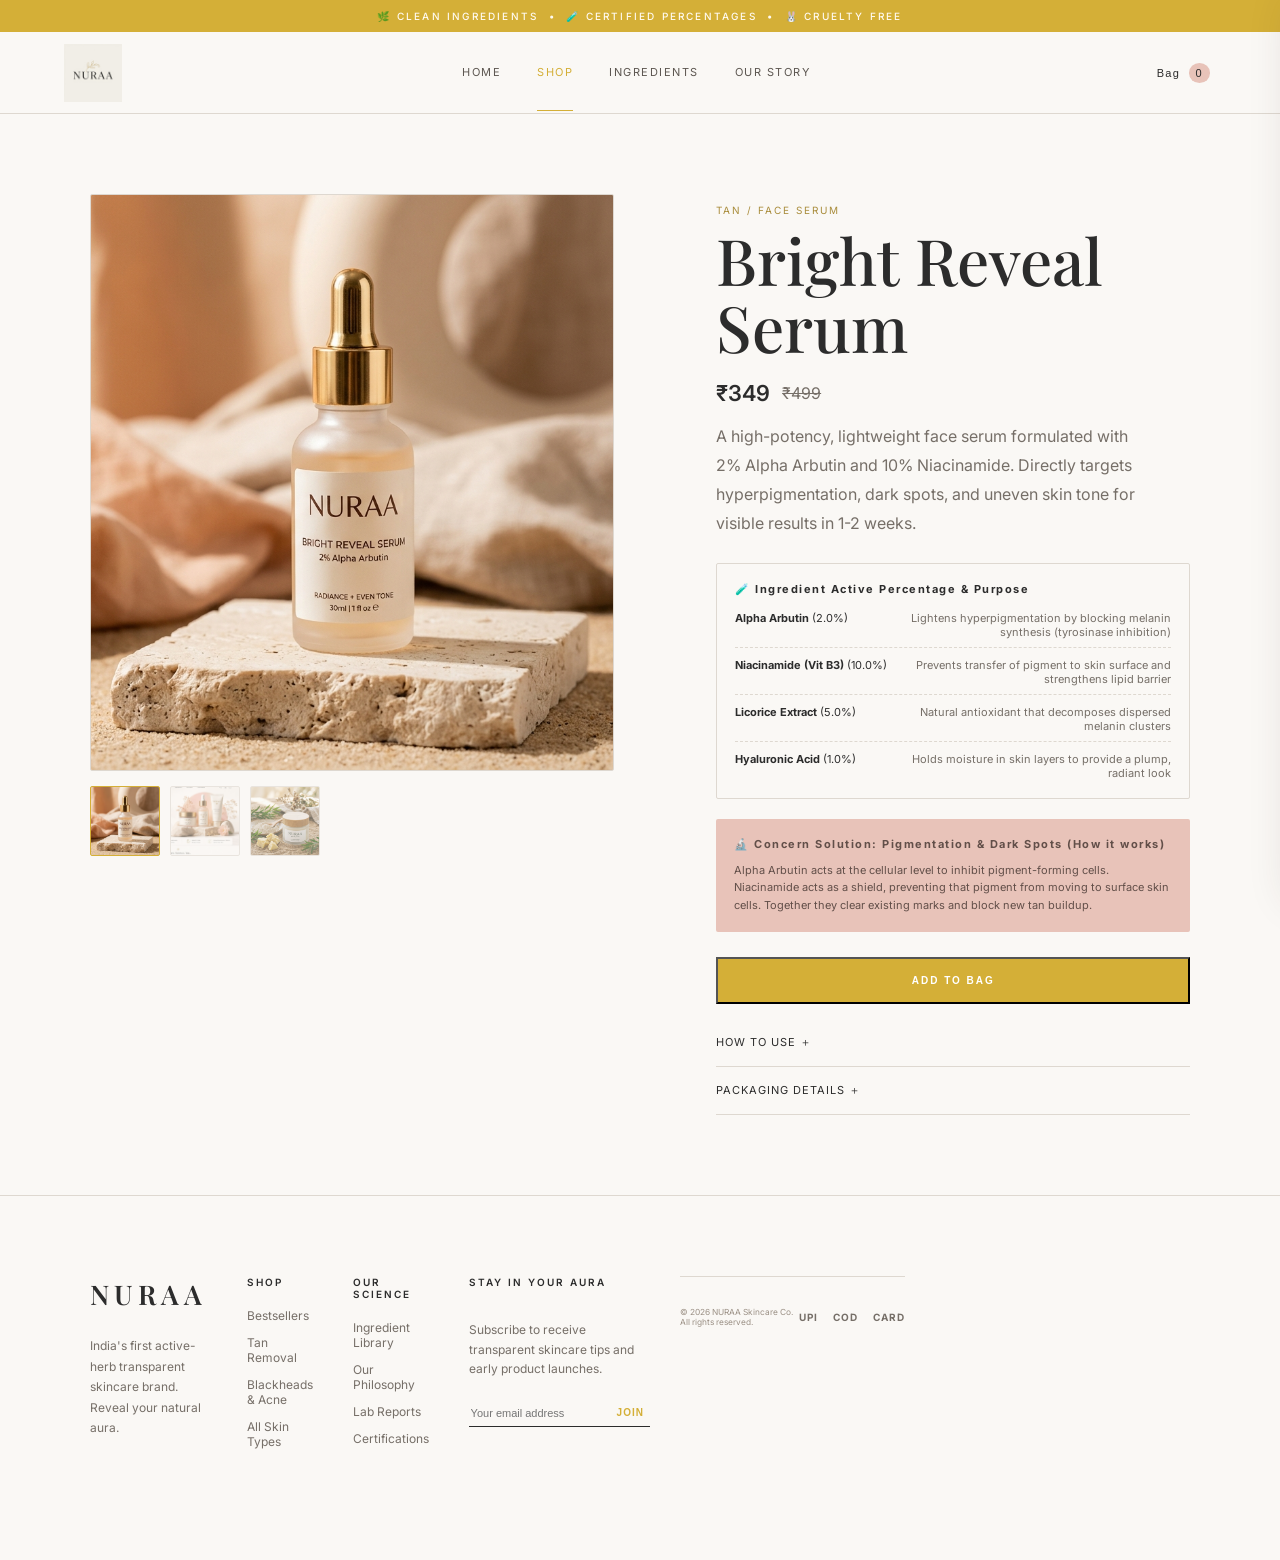
==== product.html @ bd27165d "Initial commit: Complete NURAA premium skincare website with official logo, favicon, active catalog," ====
<!doctype html><html lang="en"><head><meta charset="utf-8"><meta name="viewport" content="width=device-width,initial-scale=1"><title>Product — NURAA</title><link rel="icon" type="image/png" href="nuraa_favicon.png"><link rel="stylesheet" href="styles.css"><link rel="preconnect" href="https://fonts.googleapis.com"><link href="https://fonts.googleapis.com/css2?family=Inter:wght@400;500;600&family=Playfair+Display:ital,wght@0,500;0,600;1,500&display=swap" rel="stylesheet"></head><body><div class="announce">🌿 CLEAN INGREDIENTS&nbsp;&nbsp;•&nbsp;&nbsp;🧪 CERTIFIED PERCENTAGES&nbsp;&nbsp;•&nbsp;&nbsp;🐰 CRUELTY FREE</div><header class="nav"><a class="logo" href="index.html" style="display:flex; align-items:center; letter-spacing:0; text-decoration:none;"><img src="nuraa_logo.jpg" alt="NURAA" style="height: 58px; mix-blend-mode: multiply;"></a><nav><a href="index.html">Home</a><a class="active" href="shop.html">Shop</a><a href="index.html#ingredients">Ingredients</a><a href="index.html#story">Our Story</a></nav><button class="icon-btn" onclick="toggleCart()">Bag <span id="cartCount">0</span></button></header><main id="pdp"></main><footer class="footer"><div class="footer-grid"><div class="footer-col brand-col"><div class="logo">NURAA</div><p class="brand-desc">India's first active-herb transparent skincare brand. Reveal your natural aura.</p></div><div class="footer-col"><p class="eyebrow">SHOP</p><a href="shop.html">Bestsellers</a><a href="shop.html#tan">Tan Removal</a><a href="shop.html#blackheads">Blackheads & Acne</a><a href="shop.html#allskin">All Skin Types</a></div><div class="footer-col"><p class="eyebrow">OUR SCIENCE</p><a href="index.html#ingredients">Ingredient Library</a><a href="index.html#story">Our Philosophy</a><a href="#">Lab Reports</a><a href="#">Certifications</a></div><div class="footer-col newsletter-col"><p class="eyebrow">STAY IN YOUR AURA</p><p class="newsletter-desc">Subscribe to receive transparent skincare tips and early product launches.</p><div class="email-input-wrapper"><input type="email" placeholder="Your email address" aria-label="Email address"><button type="submit">JOIN</button></div></div></div><div class="footer-bottom"><small>© 2026 NURAA Skincare Co. All rights reserved.</small><div class="payment-icons"><span>UPI</span><span>COD</span><span>CARD</span></div></div></footer><aside id="cart" class="cart"><div class="cart-head"><h3>Your bag</h3><button onclick="toggleCart()">×</button></div><div id="cartItems" class="cart-empty">Your ritual starts here.<br><a href="shop.html">Explore the collection →</a></div></aside><script src="script.js"></script></body></html>
---- styles.css ----
:root{--ivory:#FAF8F5;--gold:#D4AF37;--peach:#E8C3B9;--charcoal:#2C2C2C;--muted:#766f68;--line:#ded8d0}*{box-sizing:border-box}html{scroll-behavior:smooth}body{margin:0;background:var(--ivory);color:var(--charcoal);font-family:Inter,Lato,Arial,sans-serif}a{color:inherit;text-decoration:none}.announce{background:var(--gold);color:#fffaf0;text-align:center;padding:10px 20px;font-size:10px;letter-spacing:2.2px;font-weight:500}.nav{height:82px;padding:0 5vw;display:flex;align-items:center;justify-content:space-between;border-bottom:1px solid var(--line);position:sticky;top:0;background:rgba(250,248,245,.94);backdrop-filter:blur(12px);z-index:10}.logo{font:600 27px 'Playfair Display',serif;letter-spacing:5px}.nav nav{display:flex;gap:36px;font-size:11px;letter-spacing:1.5px;text-transform:uppercase}.nav nav a{padding:31px 0;color:#5d5751}.nav nav a.active,.nav nav a:hover{color:var(--gold);border-bottom:1px solid var(--gold)}.icon-btn{background:none;border:0;letter-spacing:1.3px;font-size:11px;cursor:pointer;color:var(--charcoal)}.icon-btn span{background:var(--peach);border-radius:50%;padding:4px 7px;margin-left:4px}.hero{min-height:680px;padding:80px 7vw 70px;display:grid;grid-template-columns:1fr 1fr;gap:7vw;align-items:center}.eyebrow{font-size:10px;letter-spacing:2.8px;color:#968d82;margin:0 0 22px;font-weight:600}.hero h1,.shop-hero h1{font:500 clamp(48px,6vw,88px)/.99 'Playfair Display',serif;max-width:650px;margin:0 0 28px;letter-spacing:-2px}.hero h1 em,.shop-hero h1 em{color:#a98c3b}.lede{font:16px/1.8;color:var(--muted);max-width:480px}.actions{display:flex;align-items:center;gap:28px;margin-top:36px}.btn{display:inline-block;background:var(--gold);color:white;padding:16px 28px;font-size:10px;letter-spacing:2px;font-weight:600;transition:.2s}.btn:hover{transform:translateY(-2px);box-shadow:0 8px 18px #d4af3744}.btn.dark{background:var(--charcoal)}.text-link{font-size:10px;letter-spacing:1.8px;font-weight:600}.text-link:hover{color:var(--gold)}.trust-row{display:flex;gap:25px;border-top:1px solid var(--line);margin-top:58px;padding-top:18px;font-size:10px;color:#9d958c}.placeholder{display:flex;flex-direction:column;align-items:center;justify-content:center;text-align:center;border:1px dashed #b8a985;background-color:#f2ede7;color:#a08b62;letter-spacing:2px;font-size:11px;position:relative;overflow:hidden}.placeholder:after{content:'IMAGE SLOT';font-size:8px;letter-spacing:2px;margin-top:10px;opacity:.7}.placeholder small{font-size:9px;letter-spacing:.8px;color:#9e9284;margin-top:8px}.hero-shot{aspect-ratio:16/9;background:linear-gradient(135deg,#eee5da,#dfc9ae 55%,#f9f4ed)}.section{padding:85px 7vw}.section-head{display:flex;justify-content:space-between;align-items:end;margin-bottom:38px}.section h2,.bundle h2,.split-story h2{font:500 clamp(35px,4vw,58px)/1.05 'Playfair Display',serif;margin:0;letter-spacing:-1px}.concern-grid{display:grid;grid-template-columns:repeat(3,1fr);gap:5vw}.concern-card{text-align:center}.circle{aspect-ratio:1;border-radius:50%;max-width:320px;margin:auto;background:radial-gradient(circle at 35% 30%,#f7f1e7,#d6c6af)}.circle.peach{background:radial-gradient(circle at 60% 35%,#f5e4df,#d6a99d)}.circle.stone{background:radial-gradient(circle at 40% 30%,#eee5dc,#c8b7a5)}.concern-card h3{font:500 24px 'Playfair Display',serif;margin:22px 0 7px}.concern-card p{font-size:11px;color:var(--muted);margin:0;letter-spacing:1px}.bundle{margin:25px 7vw 100px;display:grid;grid-template-columns:.8fr 1.2fr;background:var(--peach);min-height:480px}.bundle-copy{padding:70px 7vw 60px}.bundle-copy>p:not(.eyebrow){color:#624f49;line-height:1.7;max-width:360px;margin:24px 0}.offer{font-size:12px;letter-spacing:2px;color:#8b6630;margin:30px 0}.bundle-shot{border:0;border-left:1px dashed #b99e96;aspect-ratio:1.35/1;background:#f7f4ed}.split-story{display:grid;grid-template-columns:.85fr 1fr;gap:10vw;align-items:center}.story-shot{aspect-ratio:1/1.2;background:linear-gradient(140deg,#ded3c8,#f6eee3)}.body-copy{max-width:430px;line-height:1.9;color:var(--muted);margin:28px 0}.quote{padding:80px 7vw;text-align:center;background:#f0e9e1}.quote p{font:italic 30px 'Playfair Display',serif;margin:0 auto 18px;max-width:780px}.quote span{font-size:9px;letter-spacing:3px;color:#9b9085}footer{border-top:1px solid var(--line);padding:50px 7vw;display:grid;grid-template-columns:1fr 1fr 1fr auto;gap:30px;align-items:start;color:#756d65;font-size:12px}footer .logo{color:var(--charcoal)}footer .eyebrow{margin-bottom:10px}.footer-links{display:flex;gap:20px;font-size:11px}.shop-hero{text-align:center;padding:90px 20px 80px;background:#f0e9e1}.shop-hero h1{font-size:68px;margin:0 auto 20px}.shop-hero>p:last-child{max-width:500px;margin:auto;color:var(--muted);line-height:1.7}.shop-layout{display:grid;grid-template-columns:190px 1fr;gap:5vw;padding:70px 7vw}.filters{display:flex;flex-direction:column;gap:8px}.filter{border:0;background:none;padding:10px 0;text-align:left;color:#81786e;font-size:11px;cursor:pointer;display:flex;justify-content:space-between}.filter.active,.filter:hover{color:var(--gold);font-weight:600}.filter span{color:#b3aaa0}.catalog-toolbar{display:flex;justify-content:space-between;border-bottom:1px solid var(--line);padding-bottom:15px;margin-bottom:30px;color:#8a8178;font-size:11px}.catalog-toolbar select{background:none;border:0;color:#8a8178;font-size:11px}.product-grid{display:grid;grid-template-columns:repeat(3,1fr);gap:46px 22px}.product-card .placeholder{aspect-ratio:1/1.1;background:linear-gradient(145deg,#eee9e1,#e1d4c6)}.product-card:nth-child(3n+2) .placeholder{background:linear-gradient(145deg,#f4e4de,#e3c4b9)}.product-card:nth-child(3n) .placeholder{background:linear-gradient(145deg,#efe8dd,#cabda9)}.product-card h3{font:500 19px/1.15 'Playfair Display',serif;margin:16px 0 6px}.product-card p{margin:0;color:#8a8177;font-size:10px;line-height:1.5}.tag{display:inline-block;margin-top:12px;color:#a98c3b;font-size:9px;letter-spacing:1.2px}.pdp{padding:80px 7vw}.pdp-grid{display:grid;grid-template-columns:1.05fr .95fr;gap:8vw;align-items:start}.pdp-image{aspect-ratio:7/8}.pdp h1{font:500 clamp(40px,5vw,68px)/1.05 'Playfair Display',serif;margin:0 0 20px}.pdp .category{color:#a98c3b;font-size:10px;letter-spacing:2px}.pdp .desc{color:var(--muted);line-height:1.8;max-width:440px}.variant{margin:36px 0 26px;border-top:1px solid var(--line);border-bottom:1px solid var(--line);padding:17px 0;font-size:11px}.variant select{float:right;border:0;background:none}.accord{border-bottom:1px solid var(--line);padding:16px 0;font-size:11px;letter-spacing:1px}.cart{position:fixed;right:-390px;top:0;width:370px;max-width:100%;height:100vh;background:var(--ivory);box-shadow:-10px 0 40px #3a302622;z-index:30;padding:30px;transition:.3s}.cart.open{right:0}.cart-head{display:flex;justify-content:space-between;border-bottom:1px solid var(--line);padding-bottom:18px}.cart-head h3{font:500 28px 'Playfair Display',serif;margin:0}.cart-head button{border:0;background:none;font-size:28px;cursor:pointer}.cart-empty{padding-top:40px;line-height:2;color:var(--muted);font-size:13px}.cart-empty a{color:var(--gold)}@media(max-width:800px){.nav{height:70px}.nav nav{display:none}.hero{grid-template-columns:1fr;padding:55px 6vw}.hero-shot{order:-1}.hero h1{font-size:57px}.section{padding:65px 6vw}.concern-grid{gap:12px}.bundle{margin:10px 6vw 70px;grid-template-columns:1fr}.bundle-shot{border-left:0;border-top:1px dashed #b99e96}.split-story{grid-template-columns:1fr;gap:45px}.shop-layout{grid-template-columns:1fr;padding:45px 6vw}.filters{display:grid;grid-template-columns:repeat(2,1fr);gap:0 25px}.product-grid{grid-template-columns:repeat(2,1fr);gap:34px 14px}.shop-hero h1{font-size:52px}footer{grid-template-columns:1fr 1fr;padding:38px 6vw}.pdp{padding:45px 6vw}.pdp-grid{grid-template-columns:1fr;gap:35px}.pdp-image{order:-1}.trust-row{gap:12px;flex-wrap:wrap}}@media(max-width:460px){.announce{font-size:8px;letter-spacing:1px}.hero h1{font-size:47px}.actions{align-items:flex-start;flex-direction:column;gap:18px}.concern-grid{grid-template-columns:1fr;gap:35px}.circle{max-width:220px}.product-grid{grid-template-columns:1fr}.footer-links{flex-direction:column;gap:9px}.quote p{font-size:24px}}

.cart-line{display:flex;justify-content:space-between;align-items:center;padding:12px 0;border-bottom:1px solid var(--line);font-size:11px;}.cart-line button{border:0;background:none;font-size:16px;cursor:pointer;color:var(--muted);}

.footer{border-top:1px solid var(--line);padding:80px 7vw 50px;background:#FAF8F5;}.footer-grid{display:grid;grid-template-columns:1.2fr 0.8fr 0.8fr 1.2fr;gap:40px;margin-bottom:60px;}.footer-col{display:flex;flex-direction:column;gap:12px;font-size:12px;color:var(--muted);}.footer-col .eyebrow{font-size:10px;letter-spacing:2px;font-weight:600;color:var(--charcoal);margin-bottom:8px;}.footer-col a:hover{color:var(--gold);}.brand-desc{line-height:1.7;color:var(--muted);max-width:240px;margin-top:12px;}.newsletter-desc{line-height:1.6;color:var(--muted);max-width:280px;margin-bottom:16px;}.email-input-wrapper{display:flex;border-bottom:1px solid var(--charcoal);padding-bottom:6px;max-width:280px;}.email-input-wrapper input{border:0;background:none;outline:none;font-size:11px;flex-grow:1;color:var(--charcoal);}.email-input-wrapper button{border:0;background:none;font-size:10px;font-weight:700;letter-spacing:1px;cursor:pointer;color:var(--gold);}.email-input-wrapper button:hover{color:var(--charcoal);}.footer-bottom{display:flex;justify-content:space-between;align-items:center;border-top:1px solid var(--line);padding-top:30px;font-size:10px;color:#9b9085;}.payment-icons{display:flex;gap:15px;font-weight:700;letter-spacing:1px;color:var(--muted);}@media(max-width:800px){.footer-grid{grid-template-columns:1fr 1fr;gap:40px 20px;}.footer-bottom{flex-direction:column;gap:15px;text-align:center;}}@media(max-width:480px){.footer-grid{grid-template-columns:1fr;}}

.pdp-gallery{display:flex;flex-direction:column;gap:15px;}.main-pdp-image{aspect-ratio:1/1.1;background-size:cover;background-position:center;border:1px solid var(--line);border-radius:2px;}.pdp-thumbs{display:flex;gap:10px;}.pdp-thumb{width:70px;height:70px;background-size:cover;background-position:center;border:1px solid var(--line);cursor:pointer;border-radius:2px;opacity:0.6;transition:0.2s;}.pdp-thumb:hover, .pdp-thumb.active{opacity:1;border:1px solid var(--gold);}.price-row{display:flex;align-items:center;gap:12px;margin:15px 0;}.price{font-size:22px;font-weight:600;color:var(--charcoal);}.original-price{font-size:16px;text-decoration:line-through;color:var(--muted);}.transparency-matrix{background:#FAF8F5;border:1px solid var(--line);padding:18px;margin-top:25px;border-radius:2px;}.transparency-matrix .section-title{font-size:11px;letter-spacing:1.5px;font-weight:700;margin-top:0;margin-bottom:15px;color:var(--charcoal);}.matrix-table{display:flex;flex-direction:column;gap:10px;}.matrix-row{display:flex;justify-content:space-between;font-size:11px;padding-bottom:8px;border-bottom:1px dashed var(--line);}.matrix-row:last-child{border-bottom:0;padding-bottom:0;}.ing-name{color:var(--charcoal);}.ing-purpose{color:var(--muted);max-width:60%;text-align:right;}.concern-solver-card{background:var(--peach);padding:18px;margin-top:20px;border-radius:2px;}.solver-title{font-size:11px;letter-spacing:1.5px;font-weight:700;margin-top:0;color:#624f49;}.solver-desc{font-size:11px;line-height:1.6;color:#624f49;margin:8px 0 0;}
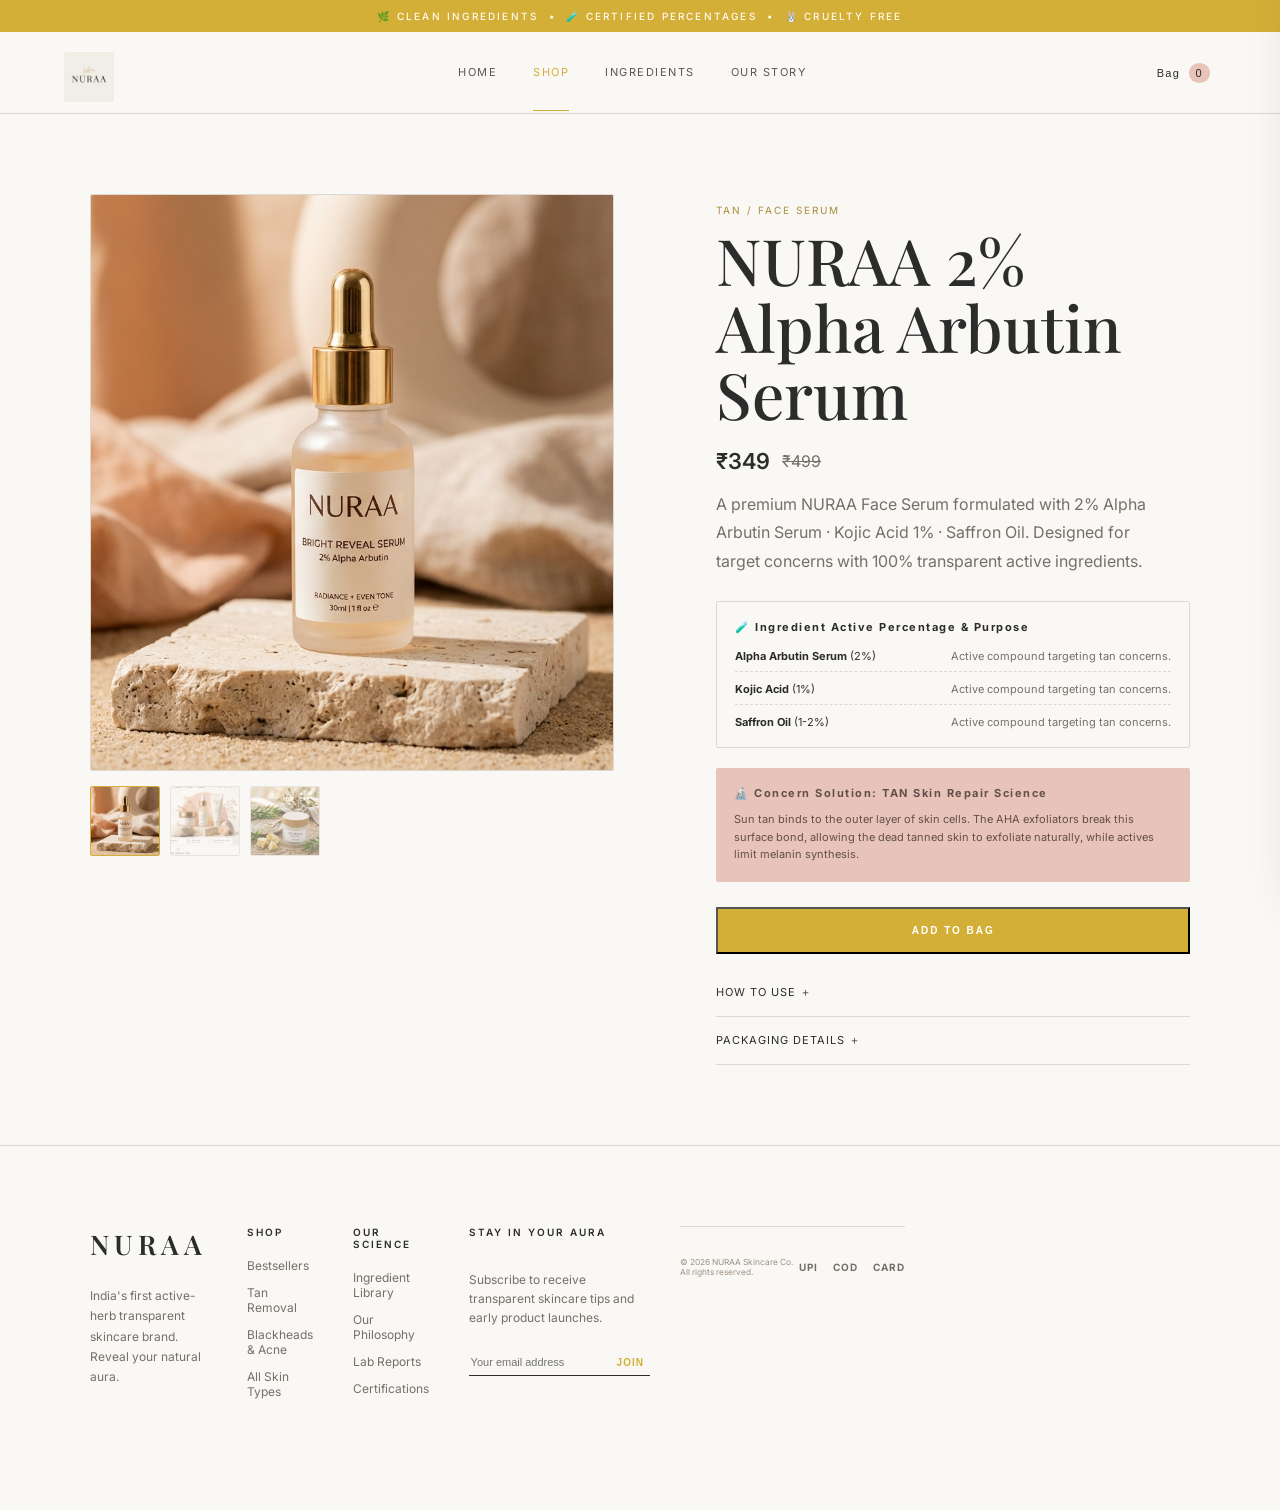
==== commit d4b3bd77: "Fix: Re-architect logo element to use robust aspect-ratio block container" ====
--- a/product.html
+++ b/product.html
@@ -1 +1 @@
-<!doctype html><html lang="en"><head><meta charset="utf-8"><meta name="viewport" content="width=device-width,initial-scale=1"><title>Product — NURAA</title><link rel="icon" type="image/png" href="nuraa_favicon.png"><link rel="stylesheet" href="styles.css"><link rel="preconnect" href="https://fonts.googleapis.com"><link href="https://fonts.googleapis.com/css2?family=Inter:wght@400;500;600&family=Playfair+Display:ital,wght@0,500;0,600;1,500&display=swap" rel="stylesheet"></head><body><div class="announce">🌿 CLEAN INGREDIENTS&nbsp;&nbsp;•&nbsp;&nbsp;🧪 CERTIFIED PERCENTAGES&nbsp;&nbsp;•&nbsp;&nbsp;🐰 CRUELTY FREE</div><header class="nav"><a class="logo" href="index.html" style="display:flex; align-items:center; letter-spacing:0; text-decoration:none;"><img src="nuraa_logo.jpg" alt="NURAA" style="height: 58px; mix-blend-mode: multiply;"></a><nav><a href="index.html">Home</a><a class="active" href="shop.html">Shop</a><a href="index.html#ingredients">Ingredients</a><a href="index.html#story">Our Story</a></nav><button class="icon-btn" onclick="toggleCart()">Bag <span id="cartCount">0</span></button></header><main id="pdp"></main><footer class="footer"><div class="footer-grid"><div class="footer-col brand-col"><div class="logo">NURAA</div><p class="brand-desc">India's first active-herb transparent skincare brand. Reveal your natural aura.</p></div><div class="footer-col"><p class="eyebrow">SHOP</p><a href="shop.html">Bestsellers</a><a href="shop.html#tan">Tan Removal</a><a href="shop.html#blackheads">Blackheads & Acne</a><a href="shop.html#allskin">All Skin Types</a></div><div class="footer-col"><p class="eyebrow">OUR SCIENCE</p><a href="index.html#ingredients">Ingredient Library</a><a href="index.html#story">Our Philosophy</a><a href="#">Lab Reports</a><a href="#">Certifications</a></div><div class="footer-col newsletter-col"><p class="eyebrow">STAY IN YOUR AURA</p><p class="newsletter-desc">Subscribe to receive transparent skincare tips and early product launches.</p><div class="email-input-wrapper"><input type="email" placeholder="Your email address" aria-label="Email address"><button type="submit">JOIN</button></div></div></div><div class="footer-bottom"><small>© 2026 NURAA Skincare Co. All rights reserved.</small><div class="payment-icons"><span>UPI</span><span>COD</span><span>CARD</span></div></div></footer><aside id="cart" class="cart"><div class="cart-head"><h3>Your bag</h3><button onclick="toggleCart()">×</button></div><div id="cartItems" class="cart-empty">Your ritual starts here.<br><a href="shop.html">Explore the collection →</a></div></aside><script src="script.js"></script></body></html>+<!doctype html><html lang="en"><head><meta charset="utf-8"><meta name="viewport" content="width=device-width,initial-scale=1"><title>Product — NURAA</title><link rel="icon" type="image/png" href="nuraa_favicon.png"><link rel="stylesheet" href="styles.css"><link rel="preconnect" href="https://fonts.googleapis.com"><link href="https://fonts.googleapis.com/css2?family=Inter:wght@400;500;600&family=Playfair+Display:ital,wght@0,500;0,600;1,500&display=swap" rel="stylesheet"></head><body><div class="announce">🌿 CLEAN INGREDIENTS&nbsp;&nbsp;•&nbsp;&nbsp;🧪 CERTIFIED PERCENTAGES&nbsp;&nbsp;•&nbsp;&nbsp;🐰 CRUELTY FREE</div><header class="nav"><a class="logo" href="index.html" style="display: inline-block; height: 50px; line-height: 50px; text-decoration: none;"><img src="nuraa_logo.jpg" alt="NURAA" style="height: 100%; width: auto; object-fit: contain; mix-blend-mode: multiply; vertical-align: middle;"></a><nav><a href="index.html">Home</a><a class="active" href="shop.html">Shop</a><a href="index.html#ingredients">Ingredients</a><a href="index.html#story">Our Story</a></nav><button class="icon-btn" onclick="toggleCart()">Bag <span id="cartCount">0</span></button></header><main id="pdp"></main><footer class="footer"><div class="footer-grid"><div class="footer-col brand-col"><div class="logo">NURAA</div><p class="brand-desc">India's first active-herb transparent skincare brand. Reveal your natural aura.</p></div><div class="footer-col"><p class="eyebrow">SHOP</p><a href="shop.html">Bestsellers</a><a href="shop.html#tan">Tan Removal</a><a href="shop.html#blackheads">Blackheads & Acne</a><a href="shop.html#allskin">All Skin Types</a></div><div class="footer-col"><p class="eyebrow">OUR SCIENCE</p><a href="index.html#ingredients">Ingredient Library</a><a href="index.html#story">Our Philosophy</a><a href="#">Lab Reports</a><a href="#">Certifications</a></div><div class="footer-col newsletter-col"><p class="eyebrow">STAY IN YOUR AURA</p><p class="newsletter-desc">Subscribe to receive transparent skincare tips and early product launches.</p><div class="email-input-wrapper"><input type="email" placeholder="Your email address" aria-label="Email address"><button type="submit">JOIN</button></div></div></div><div class="footer-bottom"><small>© 2026 NURAA Skincare Co. All rights reserved.</small><div class="payment-icons"><span>UPI</span><span>COD</span><span>CARD</span></div></div></footer><aside id="cart" class="cart"><div class="cart-head"><h3>Your bag</h3><button onclick="toggleCart()">×</button></div><div id="cartItems" class="cart-empty">Your ritual starts here.<br><a href="shop.html">Explore the collection →</a></div></aside><script src="script.js"></script></body></html>
